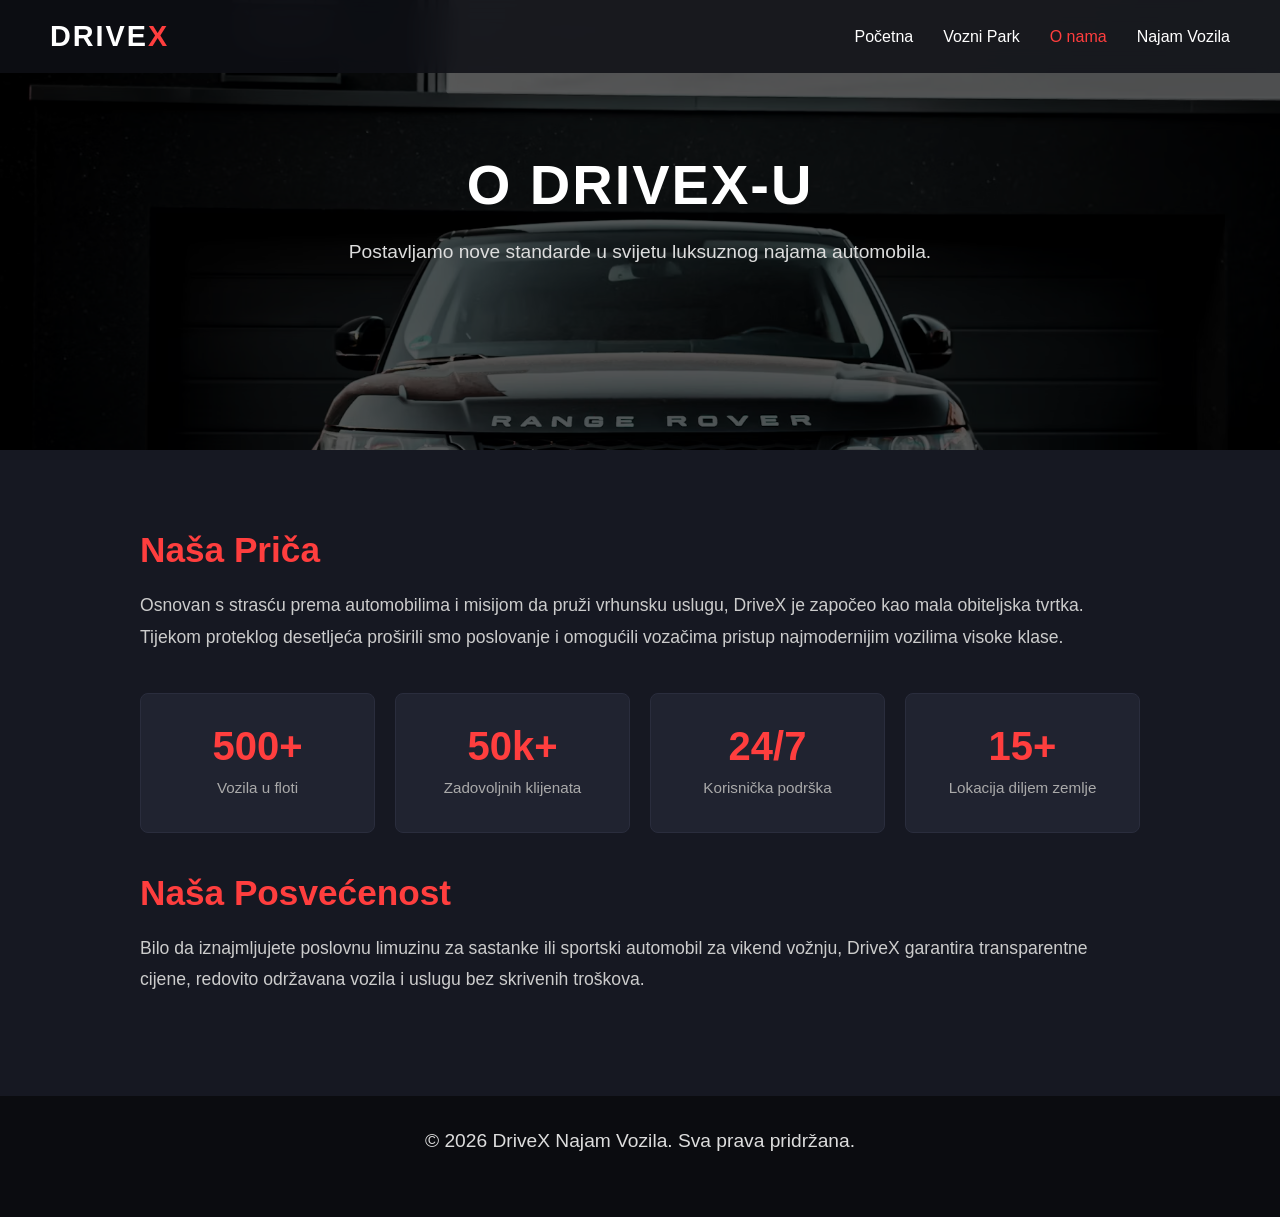
==== o-nama.html @ 6834aecc "Add files via upload" ====
<!DOCTYPE html>
<html lang="hr">
<head>
    <meta charset="UTF-8">
    <meta name="viewport" content="width=device-width, initial-scale=1.0">
    <title>O nama - DriveX Najam Vozila</title>
    <link rel="stylesheet" href="css/styles.css">
</head>
<body>

    <!-- Navigacija -->
    <nav>
        <a href="index.html" class="logo">DRIVE<span>X</span></a>
        <ul>
            <li><a href="index.html">Početna</a></li>
            <li><a href="index.html#vozni-park">Vozni Park</a></li>
            <li><a href="o-nama.html" class="active">O nama</a></li>
            <li><a href="najam.html">Najam Vozila</a></li>
        </ul>
    </nav>

    <!-- Zaglavlje stranice s paralaks pozadinom -->
    <header class="parallax-header about-header">
        <div class="overlay"></div>
        <div class="content">
            <h1>O DriveX-u</h1>
            <p>Postavljamo nove standarde u svijetu luksuznog najama automobila.</p>
        </div>
    </header>

    <section class="info-section">
        <div class="container">
            <h2>Naša Priča</h2>
            <p>Osnovan s strasću prema automobilima i misijom da pruži vrhunsku uslugu, DriveX je započeo kao mala obiteljska tvrtka. Tijekom proteklog desetljeća proširili smo poslovanje i omogućili vozačima pristup najmodernijim vozilima visoke klase.</p>

            <!-- Statistika tvrtke -->
            <div class="stats-grid">
                <div class="stat-card">
                    <h3>500+</h3>
                    <p>Vozila u floti</p>
                </div>
                <div class="stat-card">
                    <h3>50k+</h3>
                    <p>Zadovoljnih klijenata</p>
                </div>
                <div class="stat-card">
                    <h3>24/7</h3>
                    <p>Korisnička podrška</p>
                </div>
                <div class="stat-card">
                    <h3>15+</h3>
                    <p>Lokacija diljem zemlje</p>
                </div>
            </div>

            <h2>Naša Posvećenost</h2>
            <p>Bilo da iznajmljujete poslovnu limuzinu za sastanke ili sportski automobil za vikend vožnju, DriveX garantira transparentne cijene, redovito održavana vozila i uslugu bez skrivenih troškova.</p>
        </div>
    </section>

    <footer>
        <p>&copy; 2026 DriveX Najam Vozila. Sva prava pridržana.</p>
    </footer>

</body>
</html>
---- css/styles.css ----
* {
    margin: 0;
    padding: 0;
    box-sizing: border-box; 
    font-family: 'Segoe UI', Tahoma, Geneva, Verdana, sans-serif;
}

html {
    scroll-behavior: smooth; 
}

body {
    color: #333;
    background-color: #0f1016; /* Tamna pozadina cijele stranice */
    overflow-x: hidden; /* Sprječava pojavu horizontalne trake za skrolanje */
}

/* --- Navigacijska traka --- */
nav {
    position: fixed; /* Navigacija ostaje fiksirana na vrhu pri skrolanju */
    top: 0;
    left: 0;
    width: 100%;
    display: flex;
    justify-content: space-between; /* Razdvaja logo na lijevu i izbornik na desnu stranu */
    align-items: center;
    padding: 20px 50px;
    background: rgba(15, 16, 22, 0.85); /* Poluprozirna tamna pozadina */
    backdrop-filter: blur(10px); /* Efekt zamućenja sadržaja ispod navigacije */
    z-index: 1000; /* Osigurava da je navigacija uvijek iznad ostalog sadržaja */
}

nav .logo {
    font-size: 1.8rem;
    font-weight: 800;
    color: #fff;
    letter-spacing: 2px;
    text-decoration: none;
}

nav .logo span {
    color: #ff3e3e; /* Crvena boja za slovo X u logotipu */
}

nav ul {
    display: flex;
    list-style: none; /* Uklanja točkice s liste */
}

nav ul li {
    margin-left: 30px;
}

nav ul li a {
    color: #fff;
    text-decoration: none;
    font-weight: 500;
    transition: color 0.3s;
}

/* Stil za prelazak mišem i aktivnu stranicu */
nav ul li a:hover, nav ul li a.active {
    color: #ff3e3e;
}

/* --- Paralaks sekcije (Zajednički stilovi) --- */
.parallax-section {
    position: relative;
    height: 100vh; /* Zauzima cijelu visinu ekrana */
    display: flex;
    justify-content: center;
    align-items: center;
    text-align: center;
    color: #fff;
    background-attachment: fixed; /* Ključno za paralaks efekt - pozadina ostaje fiksirana dok se sadržaj skrola */
    background-position: center;
    background-repeat: no-repeat;
    background-size: cover;
}

.parallax-header {
    position: relative;
    height: 50vh; /* Manja visina za zaglavlja sporednih stranica */
    display: flex;
    justify-content: center;
    align-items: center;
    text-align: center;
    color: #fff;
    background-attachment: fixed;
    background-position: center;
    background-repeat: no-repeat;
    background-size: cover;
}

/* Tamni sloj preko slika radi bolje čitljivosti teksta */
.overlay {
    position: absolute;
    top: 0;
    left: 0;
    width: 100%;
    height: 100%;
    background: rgba(0, 0, 0, 0.65);
    z-index: 1;
}

/* Sadržaj unutar paralaks sekcija */
.content {
    position: relative;
    z-index: 2; /* Postavlja tekst iznad .overlay sloja */
    max-width: 800px;
    padding: 20px;
}

/* --- Paralaks Pozadinske Slike --- */
.section-1 {
    background-image: url('../images/section1-bg.jpg');
}

.section-2 {
    background-image: url('../images/section2-bg.jpg');
}

.section-3 {
    background-image: url('../images/section3-bg.jpg');
}

.about-header {
    background-image: url('../images/about-bg.jpg');
}

.najam-header {
    background-image: url('../images/najam-bg.jpg');
}

h1 {
    font-size: 3.5rem;
    margin-bottom: 20px;
    text-transform: uppercase;
    letter-spacing: 2px;
}

p {
    font-size: 1.2rem;
    margin-bottom: 30px;
    line-height: 1.6;
    color: #ddd;
}

.btn {
    display: inline-block;
    padding: 15px 35px;
    background-color: #ff3e3e;
    color: #fff;
    text-decoration: none;
    font-weight: bold;
    border-radius: 30px;
    text-transform: uppercase;
    letter-spacing: 1px;
    border: none;
    cursor: pointer;
    transition: background 0.3s, transform 0.2s;
}

.btn:hover {
    background-color: #e03232;
    transform: translateY(-3px); /* Blagi skok gumba prema gore na hover */
}

.btn-full {
    width: 100%;
    border-radius: 6px;
}

/* --- Kartice s vozilima (Grid) --- */
.info-block {
    padding: 80px 20px;
    background-color: #161822;
    color: #fff;
    text-align: center;
}

.info-block h2 {
    font-size: 2.5rem;
    margin-bottom: 40px;
    color: #ff3e3e;
}

.car-grid {
    display: grid;
    grid-template-columns: repeat(auto-fit, minmax(280px, 1fr)); 
    gap: 30px;
    max-width: 1200px;
    margin: 0 auto;
}

.car-card {
    background: #202330;
    border-radius: 10px;
    overflow: hidden;
    box-shadow: 0 10px 20px rgba(0,0,0,0.3);
    transition: transform 0.3s;
}

.car-card:hover {
    transform: translateY(-10px);
}

.car-card img {
    width: 100%;
    height: 200px;
    object-fit: cover; /* Zadržava omjer slike */
}

.car-card-body {
    padding: 20px;
}

.car-card-body h3 {
    margin-bottom: 10px;
    font-size: 1.4rem;
}

.price {
    font-size: 1.2rem;
    color: #ff3e3e;
    font-weight: bold;
    margin-bottom: 15px;
}

/* --- Stranica "O nama" --- */
.container {
    max-width: 1000px;
    margin: 0 auto;
}

.info-section {
    padding: 80px 20px;
    background-color: #161822;
    color: #fff;
}

.info-section h2 {
    font-size: 2.2rem;
    color: #ff3e3e;
    margin-bottom: 20px;
}

.info-section p {
    font-size: 1.1rem;
    line-height: 1.8;
    color: #ccc;
    margin-bottom: 20px;
}

.stats-grid {
    display: grid;
    grid-template-columns: repeat(auto-fit, minmax(200px, 1fr));
    gap: 20px;
    margin: 40px 0;
    text-align: center;
}

.stat-card {
    background: #202330;
    padding: 30px 20px;
    border-radius: 8px;
    border: 1px solid #2a2d3d;
}

.stat-card h3 {
    font-size: 2.5rem;
    color: #ff3e3e;
    margin-bottom: 5px;
}

.stat-card p {
    font-size: 0.95rem;
    color: #aaa;
    margin-bottom: 0;
}

/* --- Forma za rezervaciju --- */
.form-section {
    background: #12131c;
    padding: 60px 20px;
    color: #fff;
}

.form-container {
    max-width: 600px;
    margin: 0 auto;
    background: #1a1c29;
    padding: 40px;
    border-radius: 12px;
    box-shadow: 0 15px 30px rgba(0,0,0,0.5);
}

.form-group {
    margin-bottom: 20px;
    text-align: left;
}

.form-group label {
    display: block;
    margin-bottom: 8px;
    font-size: 0.95rem;
    color: #ccc;
}

.form-group input, 
.form-group select {
    width: 100%;
    padding: 12px 15px;
    border-radius: 6px;
    border: 1px solid #333646;
    background: #0f1016;
    color: #fff;
    font-size: 1rem;
    outline: none;
    transition: border-color 0.3s;
}

.form-group input:focus, 
.form-group select:focus {
    border-color: #ff3e3e;
}

.error-msg {
    color: #ff4d4d;
    font-size: 0.85rem;
    margin-top: 5px;
    display: none; /* Sakriveno, prikazuje se preko JavaScripta */
}

.success-banner {
    display: none; /* Prikazuje se tek nakon uspješne rezervacije */
    background: #1b5e20;
    color: #a5d6a7;
    padding: 15px;
    border-radius: 6px;
    margin-bottom: 20px;
    text-align: center;
}

/* --- Tablica spremljenih rezervacija --- */
.najam-table {
    width: 100%;
    max-width: 900px;
    margin: 20px auto 0;
    border-collapse: collapse;
    background: #1a1c29;
    border-radius: 8px;
    overflow: hidden;
}

.najam-table th, .najam-table td {
    padding: 12px 15px;
    text-align: left;
    border-bottom: 1px solid #2a2d3d;
}

.najam-table th {
    background-color: #252838;
    color: #ff3e3e;
}

.najam-table td {
    color: #ddd;
    font-size: 0.95rem;
}

.delete-btn {
    background: #d32f2f;
    color: white;
    border: none;
    padding: 5px 10px;
    border-radius: 4px;
    cursor: pointer;
    font-size: 0.8rem;
}

.delete-btn:hover {
    background: #b71c1c;
}

footer {
    background-color: #0b0c10;
    color: #777;
    text-align: center;
    padding: 30px;
    font-size: 0.9rem;
}

/* Prilagodljivost za mobilne uređaje */
@media (max-width: 768px) {
    .parallax-section, .parallax-header { 
        background-attachment: scroll; /* Na mobitelima isključujemo paralaks radi performansi */
    }
    h1 { 
        font-size: 2.2rem; 
    }
    nav ul { 
        display: none; 
    }
}
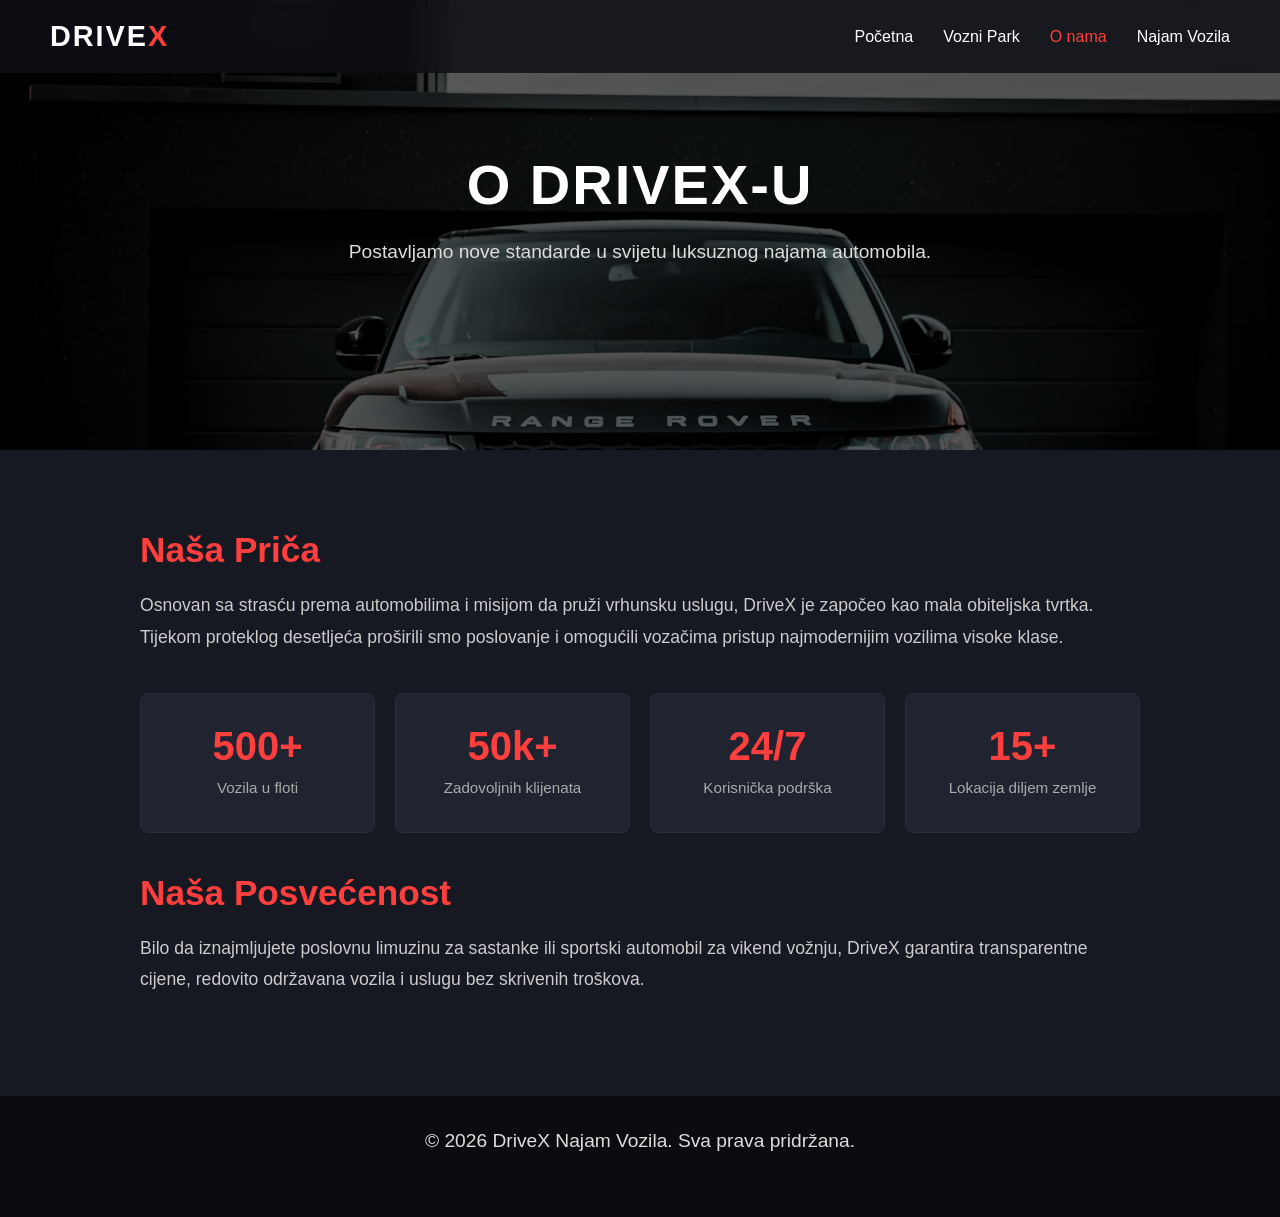
==== commit 58ee1d76: "Update o-nama.html" ====
--- a/o-nama.html
+++ b/o-nama.html
@@ -31,7 +31,7 @@
     <section class="info-section">
         <div class="container">
             <h2>Naša Priča</h2>
-            <p>Osnovan s strasću prema automobilima i misijom da pruži vrhunsku uslugu, DriveX je započeo kao mala obiteljska tvrtka. Tijekom proteklog desetljeća proširili smo poslovanje i omogućili vozačima pristup najmodernijim vozilima visoke klase.</p>
+            <p>Osnovan sa strasću prema automobilima i misijom da pruži vrhunsku uslugu, DriveX je započeo kao mala obiteljska tvrtka. Tijekom proteklog desetljeća proširili smo poslovanje i omogućili vozačima pristup najmodernijim vozilima visoke klase.</p>
 
             <!-- Statistika tvrtke -->
             <div class="stats-grid">
@@ -63,4 +63,4 @@
     </footer>
 
 </body>
-</html>+</html>
